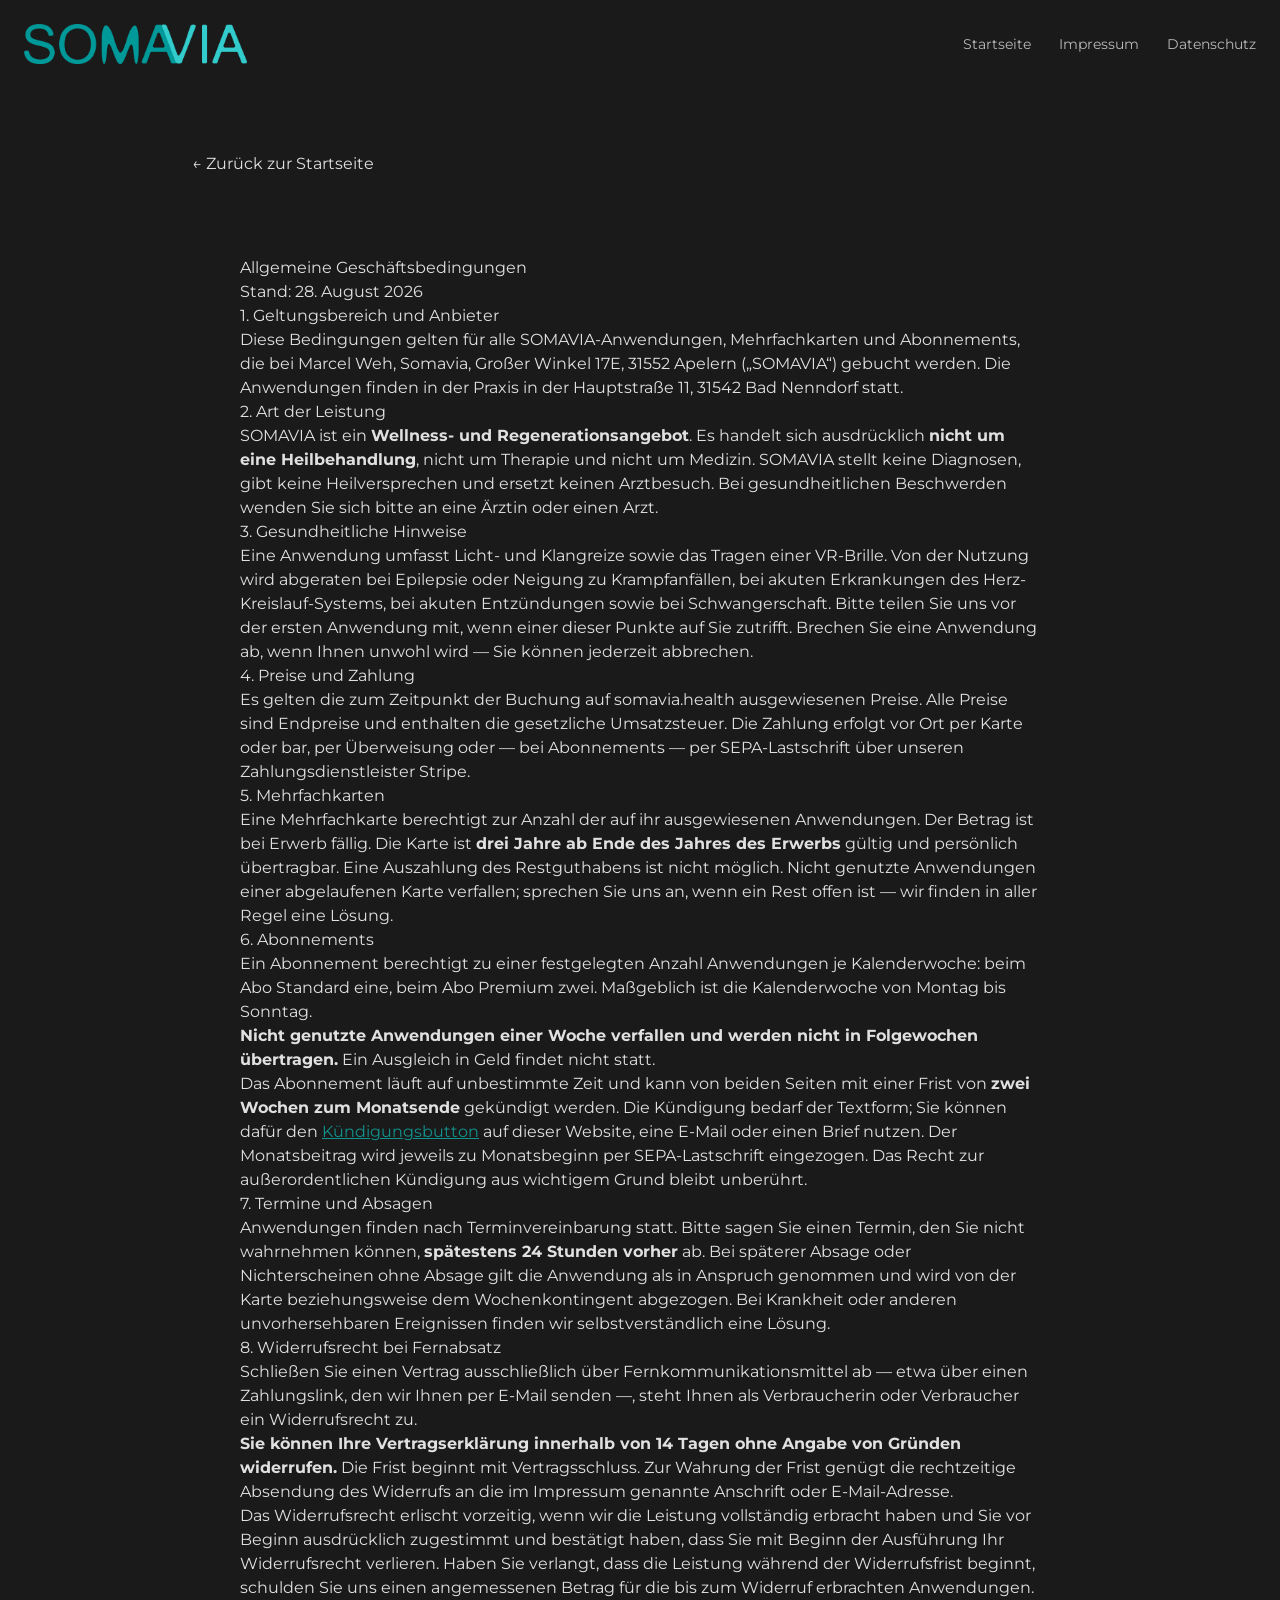
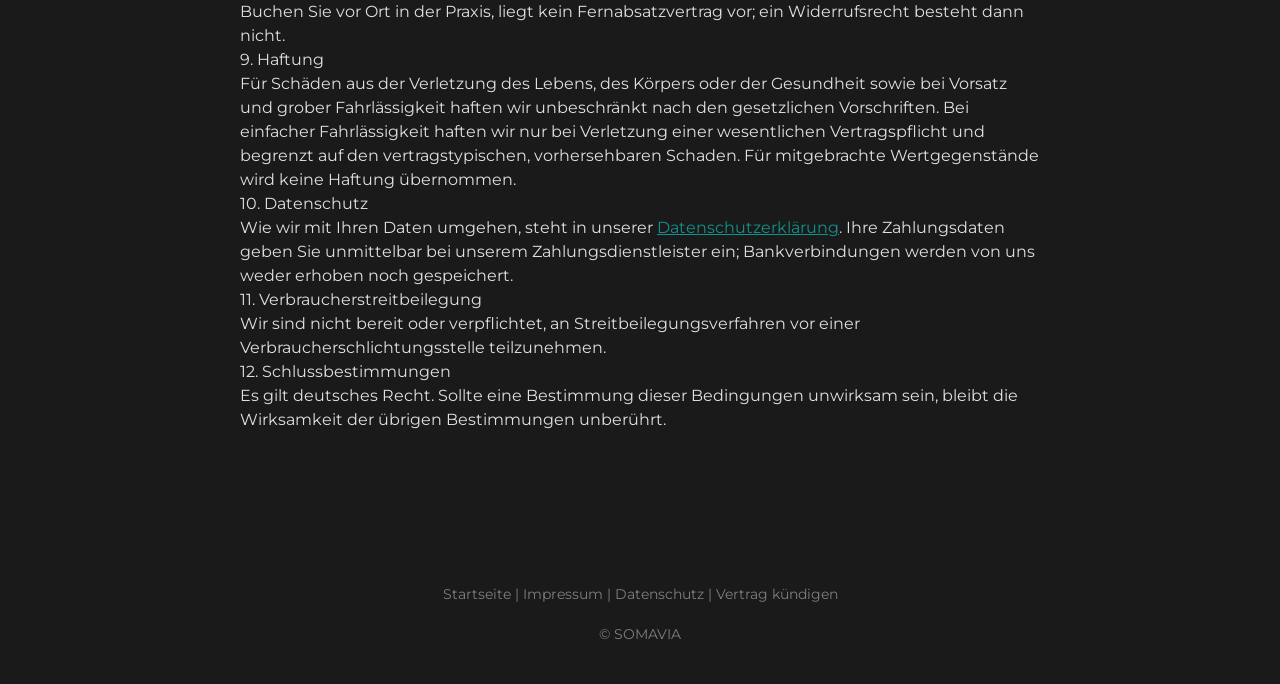
==== agb.html @ a9db4685 "AGB und Kündigungsbutton ergänzt Abos und Mehrfachkarten waren bisher nur in der Software geregelt: " ====
<!DOCTYPE html>
<html lang="de">
<head>
<meta charset="UTF-8">
<meta name="viewport" content="width=device-width, initial-scale=1.0">

<h1 style="display:none;">SOMAVIA ist ein multisensorisches Regenerationssystem, das Licht, Klang und gezielte Reizreduktion kombiniert.</h1>
<title>AGB | SOMAVIA</title>
<meta name="description" content="Allgemeine Geschäftsbedingungen für SOMAVIA-Anwendungen, Karten und Abonnements.">
<link rel="canonical" href="https://somavia.health/agb.html">
<link rel="icon" type="image/png" href="assets/SOMAVIA_Icon.png">
<link rel="apple-touch-icon" href="assets/apple-touch-icon.png">

<meta property="og:title" content="AGB | SOMAVIA">
<meta property="og:description" content="Allgemeine Geschäftsbedingungen von SOMAVIA">
<meta property="og:image" content="https://somavia.health/assets/og-cover.png">
<meta property="og:url" content="https://somavia.health/agb.html">
<meta property="og:type" content="website">

<link rel="stylesheet" href="assets/styles.css" />
<link href="https://fonts.googleapis.com/css2?family=Montserrat:wght@300;400;500;600;700&display=swap" rel="stylesheet">
</head>

<body>

<header class="p-6 flex justify-between items-center">
    <a href="index.html">
        <img fetchpriority="high" src="assets/SOMAVIA_logo_final.png" alt="SOMAVIA Logo" style="height:40px;">
    </a>
    <nav class="space-x-6 text-sm">
        <a href="index.html" class="opacity-80 hover:opacity-100">Startseite</a>
        <a href="impressum.html" class="opacity-80 hover:opacity-100">Impressum</a>
        <a href="datenschutz.html" class="opacity-80 hover:opacity-100">Datenschutz</a>
    </nav>
</header>

<main class="px-6 py-16">
    <div class="max-w-4xl mx-auto">
        <div class="mb-8">
            <a href="index.html" class="btn-outline">← Zurück zur Startseite</a>
        </div>

        <div class="glass p-8 md:p-12 legal-content">
            <h1>Allgemeine Geschäftsbedingungen</h1>

            <p>Stand: 28. August 2026</p>

            <h2>1. Geltungsbereich und Anbieter</h2>
            <p>
                Diese Bedingungen gelten für alle SOMAVIA-Anwendungen, Mehrfachkarten und
                Abonnements, die bei Marcel Weh, Somavia, Großer Winkel 17E, 31552 Apelern
                („SOMAVIA“) gebucht werden. Die Anwendungen finden in der Praxis in der
                Hauptstraße 11, 31542 Bad Nenndorf statt.
            </p>

            <h2>2. Art der Leistung</h2>
            <p>
                SOMAVIA ist ein <strong>Wellness- und Regenerationsangebot</strong>. Es handelt sich
                ausdrücklich <strong>nicht um eine Heilbehandlung</strong>, nicht um Therapie und nicht
                um Medizin. SOMAVIA stellt keine Diagnosen, gibt keine Heilversprechen und ersetzt
                keinen Arztbesuch. Bei gesundheitlichen Beschwerden wenden Sie sich bitte an eine
                Ärztin oder einen Arzt.
            </p>

            <h2>3. Gesundheitliche Hinweise</h2>
            <p>
                Eine Anwendung umfasst Licht- und Klangreize sowie das Tragen einer VR-Brille.
                Von der Nutzung wird abgeraten bei Epilepsie oder Neigung zu Krampfanfällen, bei
                akuten Erkrankungen des Herz-Kreislauf-Systems, bei akuten Entzündungen sowie
                bei Schwangerschaft. Bitte teilen Sie uns vor der ersten Anwendung mit, wenn einer
                dieser Punkte auf Sie zutrifft. Brechen Sie eine Anwendung ab, wenn Ihnen unwohl
                wird — Sie können jederzeit abbrechen.
            </p>

            <h2>4. Preise und Zahlung</h2>
            <p>
                Es gelten die zum Zeitpunkt der Buchung auf somavia.health ausgewiesenen Preise.
                Alle Preise sind Endpreise und enthalten die gesetzliche Umsatzsteuer.
                Die Zahlung erfolgt vor Ort per Karte oder bar, per Überweisung oder — bei
                Abonnements — per SEPA-Lastschrift über unseren Zahlungsdienstleister Stripe.
            </p>

            <h2>5. Mehrfachkarten</h2>
            <p>
                Eine Mehrfachkarte berechtigt zur Anzahl der auf ihr ausgewiesenen Anwendungen.
                Der Betrag ist bei Erwerb fällig. Die Karte ist <strong>drei Jahre ab Ende des
                Jahres des Erwerbs</strong> gültig und persönlich übertragbar. Eine Auszahlung des
                Restguthabens ist nicht möglich. Nicht genutzte Anwendungen einer abgelaufenen
                Karte verfallen; sprechen Sie uns an, wenn ein Rest offen ist — wir finden in
                aller Regel eine Lösung.
            </p>

            <h2>6. Abonnements</h2>
            <p>
                Ein Abonnement berechtigt zu einer festgelegten Anzahl Anwendungen je
                Kalenderwoche: beim Abo Standard eine, beim Abo Premium zwei.
                Maßgeblich ist die Kalenderwoche von Montag bis Sonntag.
            </p>
            <p>
                <strong>Nicht genutzte Anwendungen einer Woche verfallen und werden nicht in
                Folgewochen übertragen.</strong> Ein Ausgleich in Geld findet nicht statt.
            </p>
            <p>
                Das Abonnement läuft auf unbestimmte Zeit und kann von beiden Seiten mit einer
                Frist von <strong>zwei Wochen zum Monatsende</strong> gekündigt werden. Die Kündigung
                bedarf der Textform; Sie können dafür den
                <a href="kuendigung.html" class="accent-color underline">Kündigungsbutton</a>
                auf dieser Website, eine E-Mail oder einen Brief nutzen. Der Monatsbeitrag wird
                jeweils zu Monatsbeginn per SEPA-Lastschrift eingezogen. Das Recht zur außer&shy;ordentlichen
                Kündigung aus wichtigem Grund bleibt unberührt.
            </p>

            <h2>7. Termine und Absagen</h2>
            <p>
                Anwendungen finden nach Terminvereinbarung statt. Bitte sagen Sie einen Termin,
                den Sie nicht wahrnehmen können, <strong>spätestens 24 Stunden vorher</strong> ab.
                Bei späterer Absage oder Nichterscheinen ohne Absage gilt die Anwendung als in
                Anspruch genommen und wird von der Karte beziehungsweise dem Wochenkontingent
                abgezogen. Bei Krankheit oder anderen unvorhersehbaren Ereignissen finden wir
                selbstverständlich eine Lösung.
            </p>

            <h2>8. Widerrufsrecht bei Fernabsatz</h2>
            <p>
                Schließen Sie einen Vertrag ausschließlich über Fernkommunikationsmittel ab —
                etwa über einen Zahlungslink, den wir Ihnen per E-Mail senden —, steht Ihnen
                als Verbraucherin oder Verbraucher ein Widerrufsrecht zu.
            </p>
            <p>
                <strong>Sie können Ihre Vertragserklärung innerhalb von 14 Tagen ohne Angabe
                von Gründen widerrufen.</strong> Die Frist beginnt mit Vertragsschluss. Zur Wahrung
                der Frist genügt die rechtzeitige Absendung des Widerrufs an die im Impressum
                genannte Anschrift oder E-Mail-Adresse.
            </p>
            <p>
                Das Widerrufsrecht erlischt vorzeitig, wenn wir die Leistung vollständig erbracht
                haben und Sie vor Beginn ausdrücklich zugestimmt und bestätigt haben, dass Sie
                mit Beginn der Ausführung Ihr Widerrufsrecht verlieren. Haben Sie verlangt, dass
                die Leistung während der Widerrufsfrist beginnt, schulden Sie uns einen
                angemessenen Betrag für die bis zum Widerruf erbrachten Anwendungen.
            </p>
            <p>
                Buchen Sie vor Ort in der Praxis, liegt kein Fernabsatzvertrag vor; ein
                Widerrufsrecht besteht dann nicht.
            </p>

            <h2>9. Haftung</h2>
            <p>
                Für Schäden aus der Verletzung des Lebens, des Körpers oder der Gesundheit sowie
                bei Vorsatz und grober Fahrlässigkeit haften wir unbeschränkt nach den gesetzlichen
                Vorschriften. Bei einfacher Fahrlässigkeit haften wir nur bei Verletzung einer
                wesentlichen Vertragspflicht und begrenzt auf den vertragstypischen, vorhersehbaren
                Schaden. Für mitgebrachte Wertgegenstände wird keine Haftung übernommen.
            </p>

            <h2>10. Datenschutz</h2>
            <p>
                Wie wir mit Ihren Daten umgehen, steht in unserer
                <a href="datenschutz.html" class="accent-color underline">Datenschutzerklärung</a>.
                Ihre Zahlungsdaten geben Sie unmittelbar bei unserem Zahlungsdienstleister ein;
                Bankverbindungen werden von uns weder erhoben noch gespeichert.
            </p>

            <h2>11. Verbraucherstreitbeilegung</h2>
            <p>
                Wir sind nicht bereit oder verpflichtet, an Streitbeilegungsverfahren vor einer
                Verbraucherschlichtungsstelle teilzunehmen.
            </p>

            <h2>12. Schlussbestimmungen</h2>
            <p>
                Es gilt deutsches Recht. Sollte eine Bestimmung dieser Bedingungen unwirksam sein,
                bleibt die Wirksamkeit der übrigen Bestimmungen unberührt.
            </p>
        </div>
    </div>
</main>

<footer class="py-10 text-center text-sm opacity-50">
    <a href="index.html">Startseite</a> |
    <a href="impressum.html">Impressum</a> |
    <a href="datenschutz.html">Datenschutz</a> |
    <a href="kuendigung.html">Vertrag kündigen</a>
    <br><br>
    © SOMAVIA
</footer>

</body>
</html>
---- assets/styles.css ----
*,:after,:before{--tw-border-spacing-x:0;--tw-border-spacing-y:0;--tw-translate-x:0;--tw-translate-y:0;--tw-rotate:0;--tw-skew-x:0;--tw-skew-y:0;--tw-scale-x:1;--tw-scale-y:1;--tw-pan-x: ;--tw-pan-y: ;--tw-pinch-zoom: ;--tw-scroll-snap-strictness:proximity;--tw-gradient-from-position: ;--tw-gradient-via-position: ;--tw-gradient-to-position: ;--tw-ordinal: ;--tw-slashed-zero: ;--tw-numeric-figure: ;--tw-numeric-spacing: ;--tw-numeric-fraction: ;--tw-ring-inset: ;--tw-ring-offset-width:0px;--tw-ring-offset-color:#fff;--tw-ring-color:rgba(59,130,246,.5);--tw-ring-offset-shadow:0 0 #0000;--tw-ring-shadow:0 0 #0000;--tw-shadow:0 0 #0000;--tw-shadow-colored:0 0 #0000;--tw-blur: ;--tw-brightness: ;--tw-contrast: ;--tw-grayscale: ;--tw-hue-rotate: ;--tw-invert: ;--tw-saturate: ;--tw-sepia: ;--tw-drop-shadow: ;--tw-backdrop-blur: ;--tw-backdrop-brightness: ;--tw-backdrop-contrast: ;--tw-backdrop-grayscale: ;--tw-backdrop-hue-rotate: ;--tw-backdrop-invert: ;--tw-backdrop-opacity: ;--tw-backdrop-saturate: ;--tw-backdrop-sepia: ;--tw-contain-size: ;--tw-contain-layout: ;--tw-contain-paint: ;--tw-contain-style: }::backdrop{--tw-border-spacing-x:0;--tw-border-spacing-y:0;--tw-translate-x:0;--tw-translate-y:0;--tw-rotate:0;--tw-skew-x:0;--tw-skew-y:0;--tw-scale-x:1;--tw-scale-y:1;--tw-pan-x: ;--tw-pan-y: ;--tw-pinch-zoom: ;--tw-scroll-snap-strictness:proximity;--tw-gradient-from-position: ;--tw-gradient-via-position: ;--tw-gradient-to-position: ;--tw-ordinal: ;--tw-slashed-zero: ;--tw-numeric-figure: ;--tw-numeric-spacing: ;--tw-numeric-fraction: ;--tw-ring-inset: ;--tw-ring-offset-width:0px;--tw-ring-offset-color:#fff;--tw-ring-color:rgba(59,130,246,.5);--tw-ring-offset-shadow:0 0 #0000;--tw-ring-shadow:0 0 #0000;--tw-shadow:0 0 #0000;--tw-shadow-colored:0 0 #0000;--tw-blur: ;--tw-brightness: ;--tw-contrast: ;--tw-grayscale: ;--tw-hue-rotate: ;--tw-invert: ;--tw-saturate: ;--tw-sepia: ;--tw-drop-shadow: ;--tw-backdrop-blur: ;--tw-backdrop-brightness: ;--tw-backdrop-contrast: ;--tw-backdrop-grayscale: ;--tw-backdrop-hue-rotate: ;--tw-backdrop-invert: ;--tw-backdrop-opacity: ;--tw-backdrop-saturate: ;--tw-backdrop-sepia: ;--tw-contain-size: ;--tw-contain-layout: ;--tw-contain-paint: ;--tw-contain-style: }/*! tailwindcss v3.4.17 | MIT License | https://tailwindcss.com*/*,:after,:before{border:0 solid #e5e7eb;box-sizing:border-box}:after,:before{--tw-content:""}:host,html{line-height:1.5;-webkit-text-size-adjust:100%;font-family:ui-sans-serif,system-ui,sans-serif,Apple Color Emoji,Segoe UI Emoji,Segoe UI Symbol,Noto Color Emoji;font-feature-settings:normal;font-variation-settings:normal;-moz-tab-size:4;-o-tab-size:4;tab-size:4;-webkit-tap-highlight-color:transparent}body{line-height:inherit;margin:0}hr{border-top-width:1px;color:inherit;height:0}abbr:where([title]){-webkit-text-decoration:underline dotted;text-decoration:underline dotted}h1,h2,h3,h4,h5,h6{font-size:inherit;font-weight:inherit}a{color:inherit;text-decoration:inherit}b,strong{font-weight:bolder}code,kbd,pre,samp{font-family:ui-monospace,SFMono-Regular,Menlo,Monaco,Consolas,Liberation Mono,Courier New,monospace;font-feature-settings:normal;font-size:1em;font-variation-settings:normal}small{font-size:80%}sub,sup{font-size:75%;line-height:0;position:relative;vertical-align:baseline}sub{bottom:-.25em}sup{top:-.5em}table{border-collapse:collapse;border-color:inherit;text-indent:0}button,input,optgroup,select,textarea{color:inherit;font-family:inherit;font-feature-settings:inherit;font-size:100%;font-variation-settings:inherit;font-weight:inherit;letter-spacing:inherit;line-height:inherit;margin:0;padding:0}button,select{text-transform:none}button,input:where([type=button]),input:where([type=reset]),input:where([type=submit]){-webkit-appearance:button;background-color:transparent;background-image:none}:-moz-focusring{outline:auto}:-moz-ui-invalid{box-shadow:none}progress{vertical-align:baseline}::-webkit-inner-spin-button,::-webkit-outer-spin-button{height:auto}[type=search]{-webkit-appearance:textfield;outline-offset:-2px}::-webkit-search-decoration{-webkit-appearance:none}::-webkit-file-upload-button{-webkit-appearance:button;font:inherit}summary{display:list-item}blockquote,dd,dl,figure,h1,h2,h3,h4,h5,h6,hr,p,pre{margin:0}fieldset{margin:0}fieldset,legend{padding:0}menu,ol,ul{list-style:none;margin:0;padding:0}dialog{padding:0}textarea{resize:vertical}input::-moz-placeholder,textarea::-moz-placeholder{color:#9ca3af;opacity:1}input::placeholder,textarea::placeholder{color:#9ca3af;opacity:1}[role=button],button{cursor:pointer}:disabled{cursor:default}audio,canvas,embed,iframe,img,object,svg,video{display:block;vertical-align:middle}img,video{height:auto;max-width:100%}[hidden]:where(:not([hidden=until-found])){display:none}.container{width:100%}@media (min-width:640px){.container{max-width:640px}}@media (min-width:768px){.container{max-width:768px}}@media (min-width:1024px){.container{max-width:1024px}}@media (min-width:1280px){.container{max-width:1280px}}@media (min-width:1536px){.container{max-width:1536px}}.fixed{position:fixed}.absolute{position:absolute}.relative{position:relative}.inset-0{inset:0}.top-0{top:0}.z-0{z-index:0}.z-10{z-index:10}.z-50{z-index:50}.mx-auto{margin-left:auto;margin-right:auto}.-mr-2{margin-right:-.5rem}.mb-1{margin-bottom:.25rem}.mb-10{margin-bottom:2.5rem}.mb-12{margin-bottom:3rem}.mb-14{margin-bottom:3.5rem}.mb-16{margin-bottom:4rem}.mb-2{margin-bottom:.5rem}.mb-3{margin-bottom:.75rem}.mb-4{margin-bottom:1rem}.mb-5{margin-bottom:1.25rem}.mb-6{margin-bottom:1.5rem}.mb-8{margin-bottom:2rem}.mt-1{margin-top:.25rem}.mt-10{margin-top:2.5rem}.mt-3{margin-top:.75rem}.mt-5{margin-top:1.25rem}.mt-6{margin-top:1.5rem}.mt-8{margin-top:2rem}.mt-auto{margin-top:auto}.block{display:block}.inline-block{display:inline-block}.flex{display:flex}.grid{display:grid}.hidden{display:none}.h-10{height:2.5rem}.h-20{height:5rem}.h-5{height:1.25rem}.h-64{height:16rem}.h-7{height:1.75rem}.h-8{height:2rem}.h-full{height:100%}.min-h-\[70vh\]{min-height:70vh}.min-h-\[72vh\]{min-height:72vh}.min-h-\[80vh\]{min-height:80vh}.min-h-screen{min-height:100vh}.w-10{width:2.5rem}.w-20{width:5rem}.w-5{width:1.25rem}.w-7{width:1.75rem}.w-full{width:100%}.min-w-\[220px\]{min-width:220px}.max-w-2xl{max-width:42rem}.max-w-3xl{max-width:48rem}.max-w-4xl{max-width:56rem}.max-w-5xl{max-width:64rem}.max-w-6xl{max-width:72rem}.max-w-md{max-width:28rem}.max-w-xl{max-width:36rem}.shrink-0{flex-shrink:0}.flex-grow{flex-grow:1}.flex-col{flex-direction:column}.flex-wrap{flex-wrap:wrap}.items-start{align-items:flex-start}.items-end{align-items:flex-end}.items-center{align-items:center}.items-stretch{align-items:stretch}.justify-center{justify-content:center}.justify-between{justify-content:space-between}.gap-10{gap:2.5rem}.gap-16{gap:4rem}.gap-3{gap:.75rem}.gap-4{gap:1rem}.gap-6{gap:1.5rem}.gap-8{gap:2rem}.gap-x-3{-moz-column-gap:.75rem;column-gap:.75rem}.gap-y-1{row-gap:.25rem}.space-x-6>:not([hidden])~:not([hidden]){--tw-space-x-reverse:0;margin-left:calc(1.5rem*(1 - var(--tw-space-x-reverse)));margin-right:calc(1.5rem*var(--tw-space-x-reverse))}.space-x-8>:not([hidden])~:not([hidden]){--tw-space-x-reverse:0;margin-left:calc(2rem*(1 - var(--tw-space-x-reverse)));margin-right:calc(2rem*var(--tw-space-x-reverse))}.space-y-2>:not([hidden])~:not([hidden]){--tw-space-y-reverse:0;margin-bottom:calc(.5rem*var(--tw-space-y-reverse));margin-top:calc(.5rem*(1 - var(--tw-space-y-reverse)))}.space-y-6>:not([hidden])~:not([hidden]){--tw-space-y-reverse:0;margin-bottom:calc(1.5rem*var(--tw-space-y-reverse));margin-top:calc(1.5rem*(1 - var(--tw-space-y-reverse)))}.self-start{align-self:flex-start}.overflow-hidden{overflow:hidden}.hyphens-auto{-webkit-hyphens:auto;hyphens:auto}.whitespace-nowrap{white-space:nowrap}.break-words{overflow-wrap:break-word}.rounded-2xl{border-radius:1rem}.rounded-full{border-radius:9999px}.rounded-sm{border-radius:.125rem}.border{border-width:1px}.border-y{border-top-width:1px}.border-b,.border-y{border-bottom-width:1px}.border-t{border-top-width:1px}.border-none{border-style:none}.border-\[\#11928c\]\/20{border-color:rgba(17,146,140,.2)}.border-\[\#11928c\]\/25{border-color:rgba(17,146,140,.25)}.border-\[\#11928c\]\/30{border-color:rgba(17,146,140,.3)}.border-\[\#11928c\]\/50{border-color:rgba(17,146,140,.5)}.border-white\/20{border-color:hsla(0,0%,100%,.2)}.border-white\/5{border-color:hsla(0,0%,100%,.05)}.bg-\[\#11928c\]\/10{background-color:rgba(17,146,140,.1)}.bg-\[\#121212\]{--tw-bg-opacity:1;background-color:rgb(18 18 18/var(--tw-bg-opacity,1))}.bg-\[\#1a1a1a\]{--tw-bg-opacity:1;background-color:rgb(26 26 26/var(--tw-bg-opacity,1))}.object-cover{-o-object-fit:cover;object-fit:cover}.p-10{padding:2.5rem}.p-12{padding:3rem}.p-2{padding:.5rem}.p-5{padding:1.25rem}.p-6{padding:1.5rem}.p-7{padding:1.75rem}.p-8{padding:2rem}.px-10{padding-left:2.5rem;padding-right:2.5rem}.px-4{padding-left:1rem;padding-right:1rem}.px-6{padding-left:1.5rem;padding-right:1.5rem}.px-8{padding-left:2rem;padding-right:2rem}.py-10{padding-bottom:2.5rem;padding-top:2.5rem}.py-12{padding-bottom:3rem;padding-top:3rem}.py-16{padding-bottom:4rem;padding-top:4rem}.py-2{padding-bottom:.5rem;padding-top:.5rem}.py-20{padding-bottom:5rem;padding-top:5rem}.py-24{padding-bottom:6rem;padding-top:6rem}.py-3{padding-bottom:.75rem;padding-top:.75rem}.py-4{padding-bottom:1rem;padding-top:1rem}.py-5{padding-bottom:1.25rem;padding-top:1.25rem}.pt-20{padding-top:5rem}.text-left{text-align:left}.text-center{text-align:center}.text-2xl{font-size:1.5rem;line-height:2rem}.text-3xl{font-size:1.875rem;line-height:2.25rem}.text-4xl{font-size:2.25rem;line-height:2.5rem}.text-5xl{font-size:3rem;line-height:1}.text-\[10px\]{font-size:10px}.text-base{font-size:1rem;line-height:1.5rem}.text-lg{font-size:1.125rem;line-height:1.75rem}.text-sm{font-size:.875rem;line-height:1.25rem}.text-xl{font-size:1.25rem;line-height:1.75rem}.text-xs{font-size:.75rem;line-height:1rem}.font-bold{font-weight:700}.font-light{font-weight:300}.font-medium{font-weight:500}.font-semibold{font-weight:600}.uppercase{text-transform:uppercase}.italic{font-style:italic}.leading-relaxed{line-height:1.625}.leading-tight{line-height:1.25}.tracking-tight{letter-spacing:-.025em}.tracking-tighter{letter-spacing:-.05em}.tracking-widest{letter-spacing:.1em}.text-\[\#11928c\]{--tw-text-opacity:1;color:rgb(17 146 140/var(--tw-text-opacity,1))}.text-\[\#e0e0e0\]{--tw-text-opacity:1;color:rgb(224 224 224/var(--tw-text-opacity,1))}.text-black{--tw-text-opacity:1;color:rgb(0 0 0/var(--tw-text-opacity,1))}.text-white{--tw-text-opacity:1;color:rgb(255 255 255/var(--tw-text-opacity,1))}.underline{text-decoration-line:underline}.opacity-30{opacity:.3}.opacity-40{opacity:.4}.opacity-45{opacity:.45}.opacity-50{opacity:.5}.opacity-60{opacity:.6}.opacity-65{opacity:.65}.opacity-70{opacity:.7}.opacity-75{opacity:.75}.opacity-80{opacity:.8}.opacity-85{opacity:.85}.opacity-90{opacity:.9}.backdrop-blur-md{--tw-backdrop-blur:blur(12px);-webkit-backdrop-filter:var(--tw-backdrop-blur) var(--tw-backdrop-brightness) var(--tw-backdrop-contrast) var(--tw-backdrop-grayscale) var(--tw-backdrop-hue-rotate) var(--tw-backdrop-invert) var(--tw-backdrop-opacity) var(--tw-backdrop-saturate) var(--tw-backdrop-sepia);backdrop-filter:var(--tw-backdrop-blur) var(--tw-backdrop-brightness) var(--tw-backdrop-contrast) var(--tw-backdrop-grayscale) var(--tw-backdrop-hue-rotate) var(--tw-backdrop-invert) var(--tw-backdrop-opacity) var(--tw-backdrop-saturate) var(--tw-backdrop-sepia)}.transition{transition-duration:.15s;transition-property:color,background-color,border-color,text-decoration-color,fill,stroke,opacity,box-shadow,transform,filter,-webkit-backdrop-filter;transition-property:color,background-color,border-color,text-decoration-color,fill,stroke,opacity,box-shadow,transform,filter,backdrop-filter;transition-property:color,background-color,border-color,text-decoration-color,fill,stroke,opacity,box-shadow,transform,filter,backdrop-filter,-webkit-backdrop-filter;transition-timing-function:cubic-bezier(.4,0,.2,1)}.transition-all{transition-duration:.15s;transition-property:all;transition-timing-function:cubic-bezier(.4,0,.2,1)}.transition-colors{transition-duration:.15s;transition-property:color,background-color,border-color,text-decoration-color,fill,stroke;transition-timing-function:cubic-bezier(.4,0,.2,1)}.transition-transform{transition-duration:.15s;transition-property:transform;transition-timing-function:cubic-bezier(.4,0,.2,1)}.duration-700{transition-duration:.7s}:root{--accent:#11928c;--accent-hover:#0d7b75;--bg-main:#1a1a1a;--bg-dark:#121212;--text-main:#e0e0e0}html{scroll-behavior:smooth}body{background-color:var(--bg-main);color:var(--text-main);font-family:Montserrat,sans-serif}.hidden{display:none}.header-logo{filter:drop-shadow(0 0 8px rgba(17,146,140,.25));height:45px;width:auto}.accent-color{color:var(--accent)}.accent-bg{background-color:var(--accent)}.bg-dark{background-color:var(--bg-dark)}.nav-link{opacity:.85;transition:color .3s ease,opacity .3s ease}.nav-link:hover{color:var(--accent);opacity:1}.cta-button{box-shadow:0 4px 15px rgba(17,146,140,.25);transition:all .3s ease}.cta-button:hover{background-color:var(--accent-hover);box-shadow:0 8px 25px rgba(17,146,140,.45);transform:translateY(-2px)}.glass-card{-webkit-backdrop-filter:blur(12px);backdrop-filter:blur(12px);background:rgba(44,44,44,.55);border:1px solid hsla(0,0%,100%,.06);border-radius:18px}.section-title:after{background:var(--accent);border-radius:999px;content:"";display:block;height:3px;margin:1.25rem auto 0;width:64px}.science-link{color:var(--accent);display:inline-block;font-size:.68rem;letter-spacing:.12em;margin-top:.65rem;opacity:.7;text-decoration:underline;text-transform:uppercase}.science-link:hover{opacity:1}.fade-in{animation:fadeIn 1.1s ease-out forwards}@keyframes fadeIn{0%{opacity:0;transform:translateY(22px)}to{opacity:1;transform:translateY(0)}}.hero-overlay{background:linear-gradient(180deg,hsla(0,0%,7%,.82),hsla(0,0%,7%,.18),hsla(0,0%,7%,.92)),radial-gradient(circle at center,rgba(17,146,140,.1),transparent 45%)}.soft-border{border:1px solid rgba(17,146,140,.15)}.mini-kicker{color:var(--accent);font-size:.72rem;letter-spacing:.25em;opacity:.9;text-transform:uppercase}.pill{align-items:center;background:hsla(0,0%,100%,.04);border:1px solid hsla(0,0%,100%,.08);border-radius:999px;color:hsla(0,0%,88%,.88);display:inline-flex;font-size:.78rem;gap:.5rem;padding:.6rem 1rem}.input-field,.select-field,.textarea-field{background:hsla(0,0%,100%,.04);border:1px solid hsla(0,0%,100%,.1);border-radius:14px;color:var(--text-main);outline:none;padding:1rem;transition:border-color .25s ease,box-shadow .25s ease,background .25s ease;width:100%}.input-field::-moz-placeholder,.textarea-field::-moz-placeholder{color:hsla(0,0%,88%,.38)}.input-field::placeholder,.textarea-field::placeholder{color:hsla(0,0%,88%,.38)}.input-field:focus,.select-field:focus,.textarea-field:focus{background:hsla(0,0%,100%,.06);border-color:rgba(17,146,140,.7);box-shadow:0 0 0 4px rgba(17,146,140,.08)}.form-label{font-size:.68rem;font-weight:700;letter-spacing:.14em;opacity:.58;text-transform:uppercase}.note-box{background:rgba(17,146,140,.08);border:1px solid rgba(17,146,140,.18);border-radius:16px}.quote-card{overflow:hidden;position:relative}.quote-card:before{background:radial-gradient(circle at top right,rgba(17,146,140,.12),transparent 35%);content:"";inset:0;pointer-events:none;position:absolute}.status-box{border-radius:16px;font-size:.95rem;line-height:1.6;padding:1rem 1.25rem}.success-box{background:rgba(16,185,129,.12);border:1px solid rgba(52,211,153,.25);color:#bbf7d0}.error-box{background:rgba(239,68,68,.12);border:1px solid hsla(0,91%,71%,.25);color:#fecaca}.field-error{color:#fca5a5;display:block;font-size:.75rem;min-height:1rem}.subpage-card{transition:transform .3s ease,border-color .3s ease,box-shadow .3s ease}.subpage-card:hover{border-color:rgba(17,146,140,.35);box-shadow:0 10px 30px rgba(17,146,140,.12);transform:translateY(-4px)}input[type=checkbox]{accent-color:var(--accent)}.detail-row{align-items:flex-start;border-bottom:1px solid hsla(0,0%,100%,.06);display:flex;gap:1rem;padding:1.1rem 0}.detail-row:last-child{border-bottom:none}.detail-icon{align-items:center;background:rgba(17,146,140,.1);border:1px solid rgba(17,146,140,.2);border-radius:12px;display:flex;flex-shrink:0;height:44px;justify-content:center;width:44px}.detail-label{font-size:.68rem;font-weight:700;letter-spacing:.14em;opacity:.55;text-transform:uppercase}.content-block h2{font-size:1.9rem;font-weight:700;margin-bottom:1.2rem}.content-block p{line-height:1.9;margin-bottom:1rem;opacity:.78}.content-block ul{line-height:1.8;list-style:disc;opacity:.82;padding-left:1.2rem}.hover\:border-\[\#11928c\]:hover{--tw-border-opacity:1;border-color:rgb(17 146 140/var(--tw-border-opacity,1))}.hover\:border-\[\#11928c\]\/30:hover{border-color:rgba(17,146,140,.3)}.hover\:bg-\[\#11928c\]:hover{--tw-bg-opacity:1;background-color:rgb(17 146 140/var(--tw-bg-opacity,1))}.hover\:bg-\[\#11928c\]\/15:hover{background-color:rgba(17,146,140,.15)}.hover\:bg-white\/5:hover{background-color:hsla(0,0%,100%,.05)}.hover\:text-\[\#11928c\]:hover{--tw-text-opacity:1;color:rgb(17 146 140/var(--tw-text-opacity,1))}.hover\:text-black:hover{--tw-text-opacity:1;color:rgb(0 0 0/var(--tw-text-opacity,1))}.hover\:text-white:hover{--tw-text-opacity:1;color:rgb(255 255 255/var(--tw-text-opacity,1))}.hover\:opacity-100:hover{opacity:1}.hover\:opacity-80:hover{opacity:.8}.group:hover .group-hover\:scale-110{--tw-scale-x:1.1;--tw-scale-y:1.1;transform:translate(var(--tw-translate-x),var(--tw-translate-y)) rotate(var(--tw-rotate)) skewX(var(--tw-skew-x)) skewY(var(--tw-skew-y)) scaleX(var(--tw-scale-x)) scaleY(var(--tw-scale-y))}@media (min-width:640px){.sm\:grid-cols-2{grid-template-columns:repeat(2,minmax(0,1fr))}.sm\:flex-row{flex-direction:row}}@media (min-width:768px){.md\:col-span-2{grid-column:span 2/span 2}.md\:block{display:block}.md\:grid-cols-2{grid-template-columns:repeat(2,minmax(0,1fr))}.md\:grid-cols-3{grid-template-columns:repeat(3,minmax(0,1fr))}.md\:flex-row{flex-direction:row}.md\:items-start{align-items:flex-start}.md\:justify-between{justify-content:space-between}.md\:p-10{padding:2.5rem}.md\:p-12{padding:3rem}.md\:p-16{padding:4rem}.md\:text-left{text-align:left}.md\:text-2xl{font-size:1.5rem;line-height:2rem}.md\:text-3xl{font-size:1.875rem;line-height:2.25rem}.md\:text-4xl{font-size:2.25rem;line-height:2.5rem}.md\:text-5xl{font-size:3rem;line-height:1}.md\:text-6xl{font-size:3.75rem;line-height:1}.md\:text-7xl{font-size:4.5rem;line-height:1}}@media (min-width:1024px){.lg\:flex{display:flex}.lg\:hidden{display:none}.lg\:grid-cols-2{grid-template-columns:repeat(2,minmax(0,1fr))}.lg\:grid-cols-3{grid-template-columns:repeat(3,minmax(0,1fr))}.lg\:grid-cols-4{grid-template-columns:repeat(4,minmax(0,1fr))}.lg\:text-left{text-align:left}}
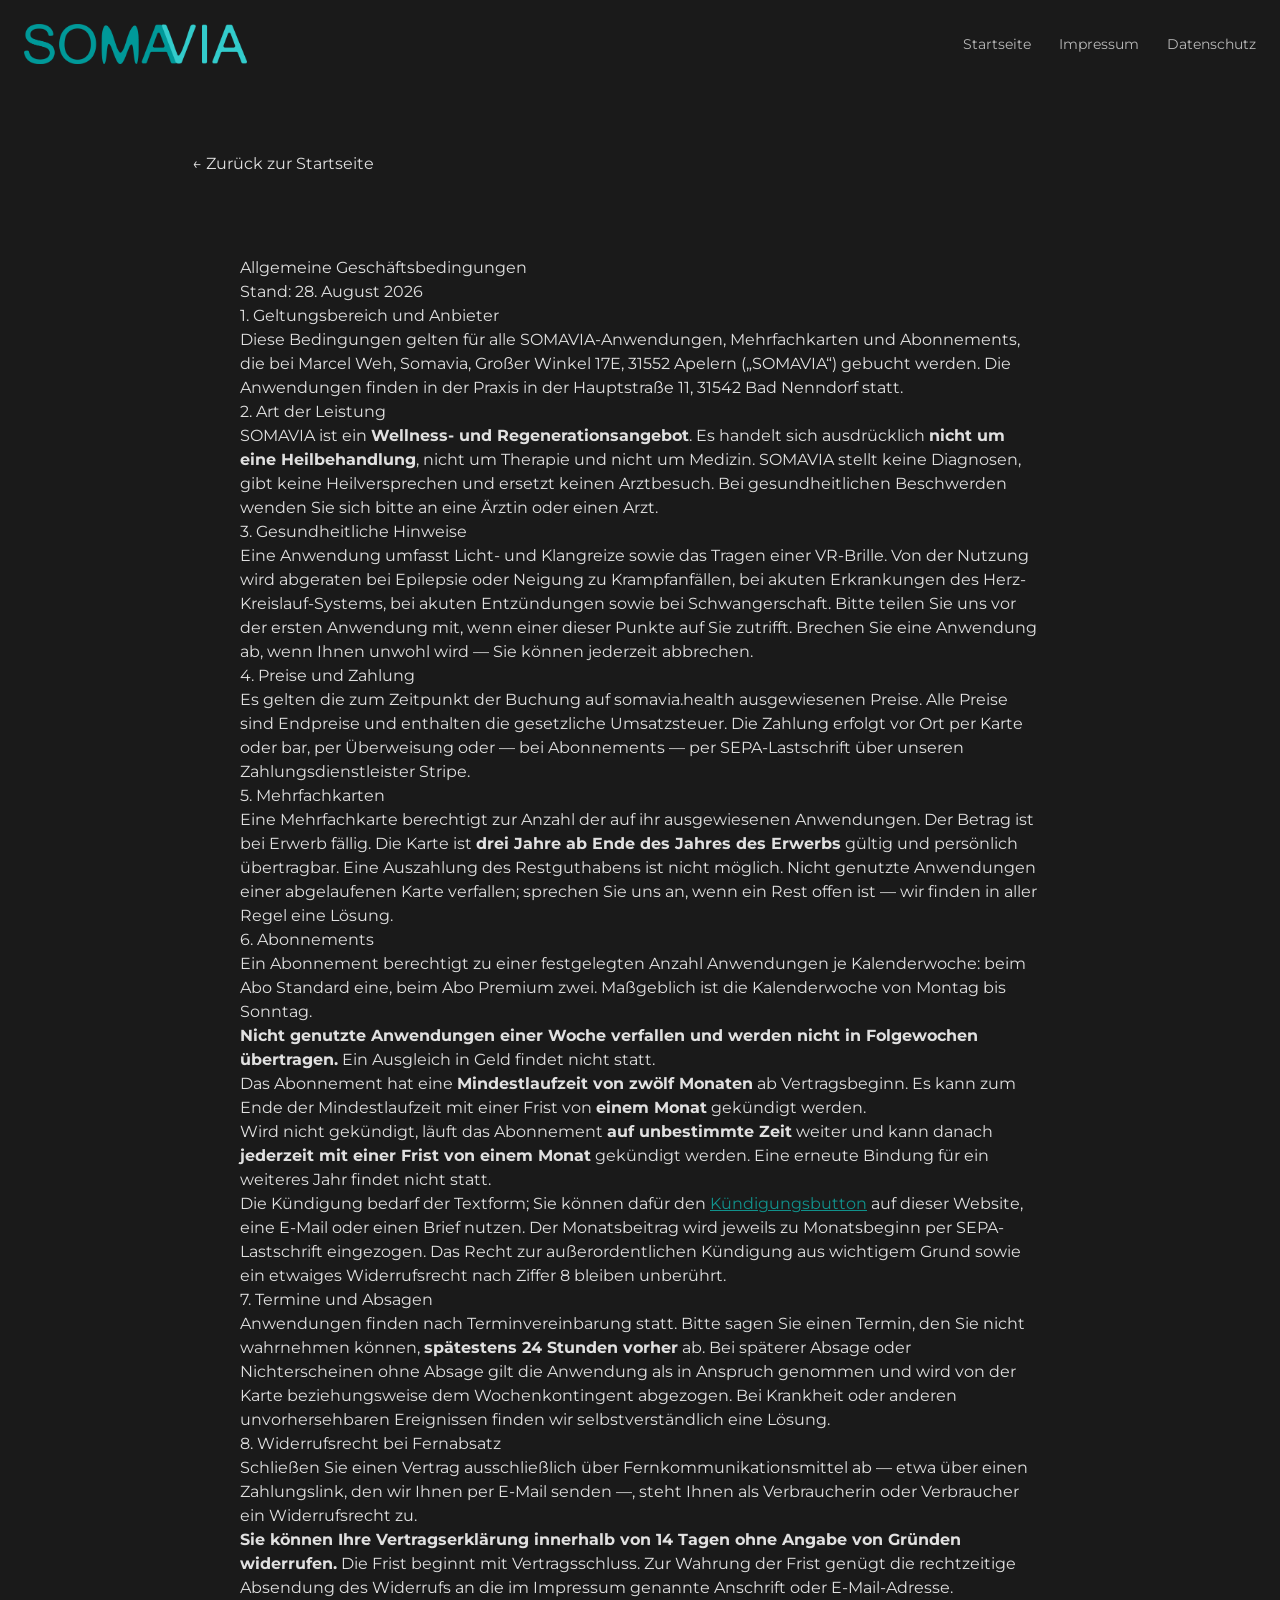
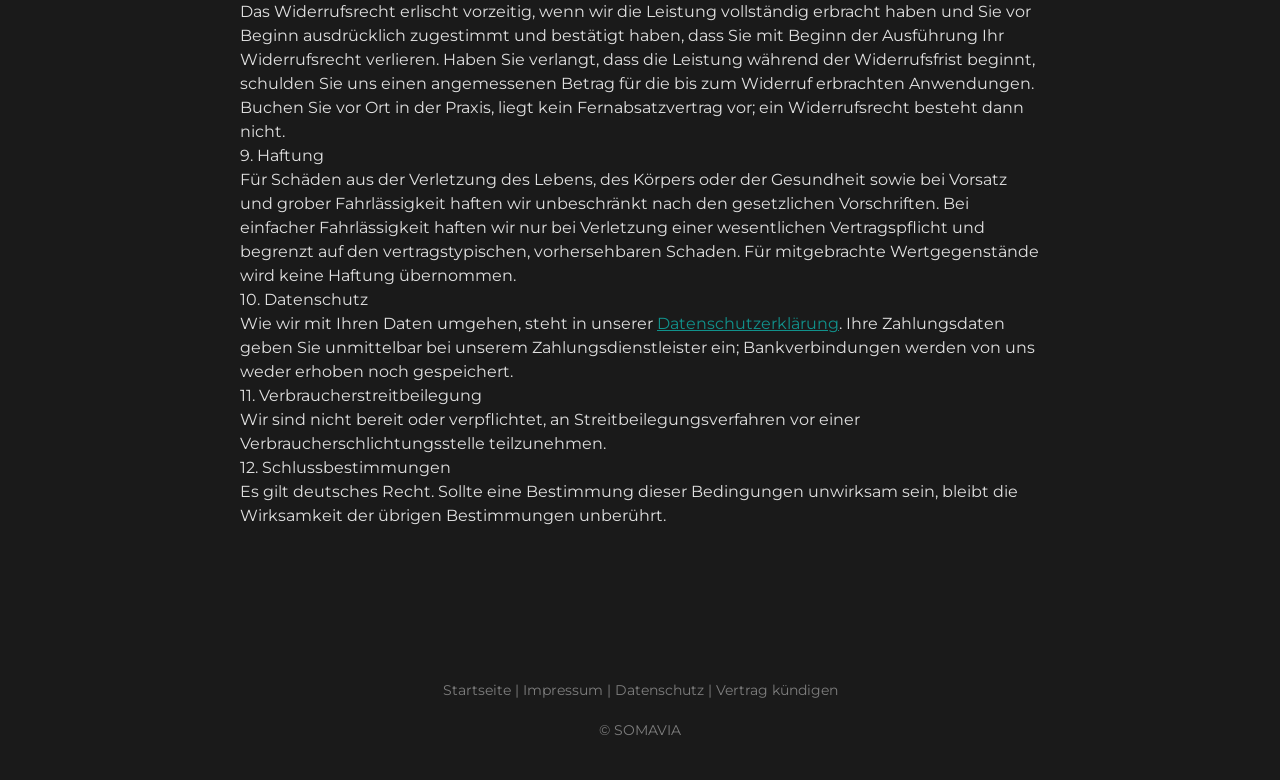
==== commit 793cf0ec: "Abo: zwölf Monate Mindestlaufzeit, danach monatlich kündbar Bisher stand in den AGB eine unbefristet" ====
--- a/agb.html
+++ b/agb.html
@@ -101,13 +101,22 @@
                 Folgewochen übertragen.</strong> Ein Ausgleich in Geld findet nicht statt.
             </p>
             <p>
-                Das Abonnement läuft auf unbestimmte Zeit und kann von beiden Seiten mit einer
-                Frist von <strong>zwei Wochen zum Monatsende</strong> gekündigt werden. Die Kündigung
-                bedarf der Textform; Sie können dafür den
+                Das Abonnement hat eine <strong>Mindestlaufzeit von zwölf Monaten</strong> ab
+                Vertragsbeginn. Es kann zum Ende der Mindestlaufzeit mit einer Frist von
+                <strong>einem Monat</strong> gekündigt werden.
+            </p>
+            <p>
+                Wird nicht gekündigt, läuft das Abonnement <strong>auf unbestimmte Zeit</strong>
+                weiter und kann danach <strong>jederzeit mit einer Frist von einem Monat</strong>
+                gekündigt werden. Eine erneute Bindung für ein weiteres Jahr findet nicht statt.
+            </p>
+            <p>
+                Die Kündigung bedarf der Textform; Sie können dafür den
                 <a href="kuendigung.html" class="accent-color underline">Kündigungsbutton</a>
                 auf dieser Website, eine E-Mail oder einen Brief nutzen. Der Monatsbeitrag wird
                 jeweils zu Monatsbeginn per SEPA-Lastschrift eingezogen. Das Recht zur außer&shy;ordentlichen
-                Kündigung aus wichtigem Grund bleibt unberührt.
+                Kündigung aus wichtigem Grund sowie ein etwaiges Widerrufsrecht nach Ziffer 8
+                bleiben unberührt.
             </p>
 
             <h2>7. Termine und Absagen</h2>
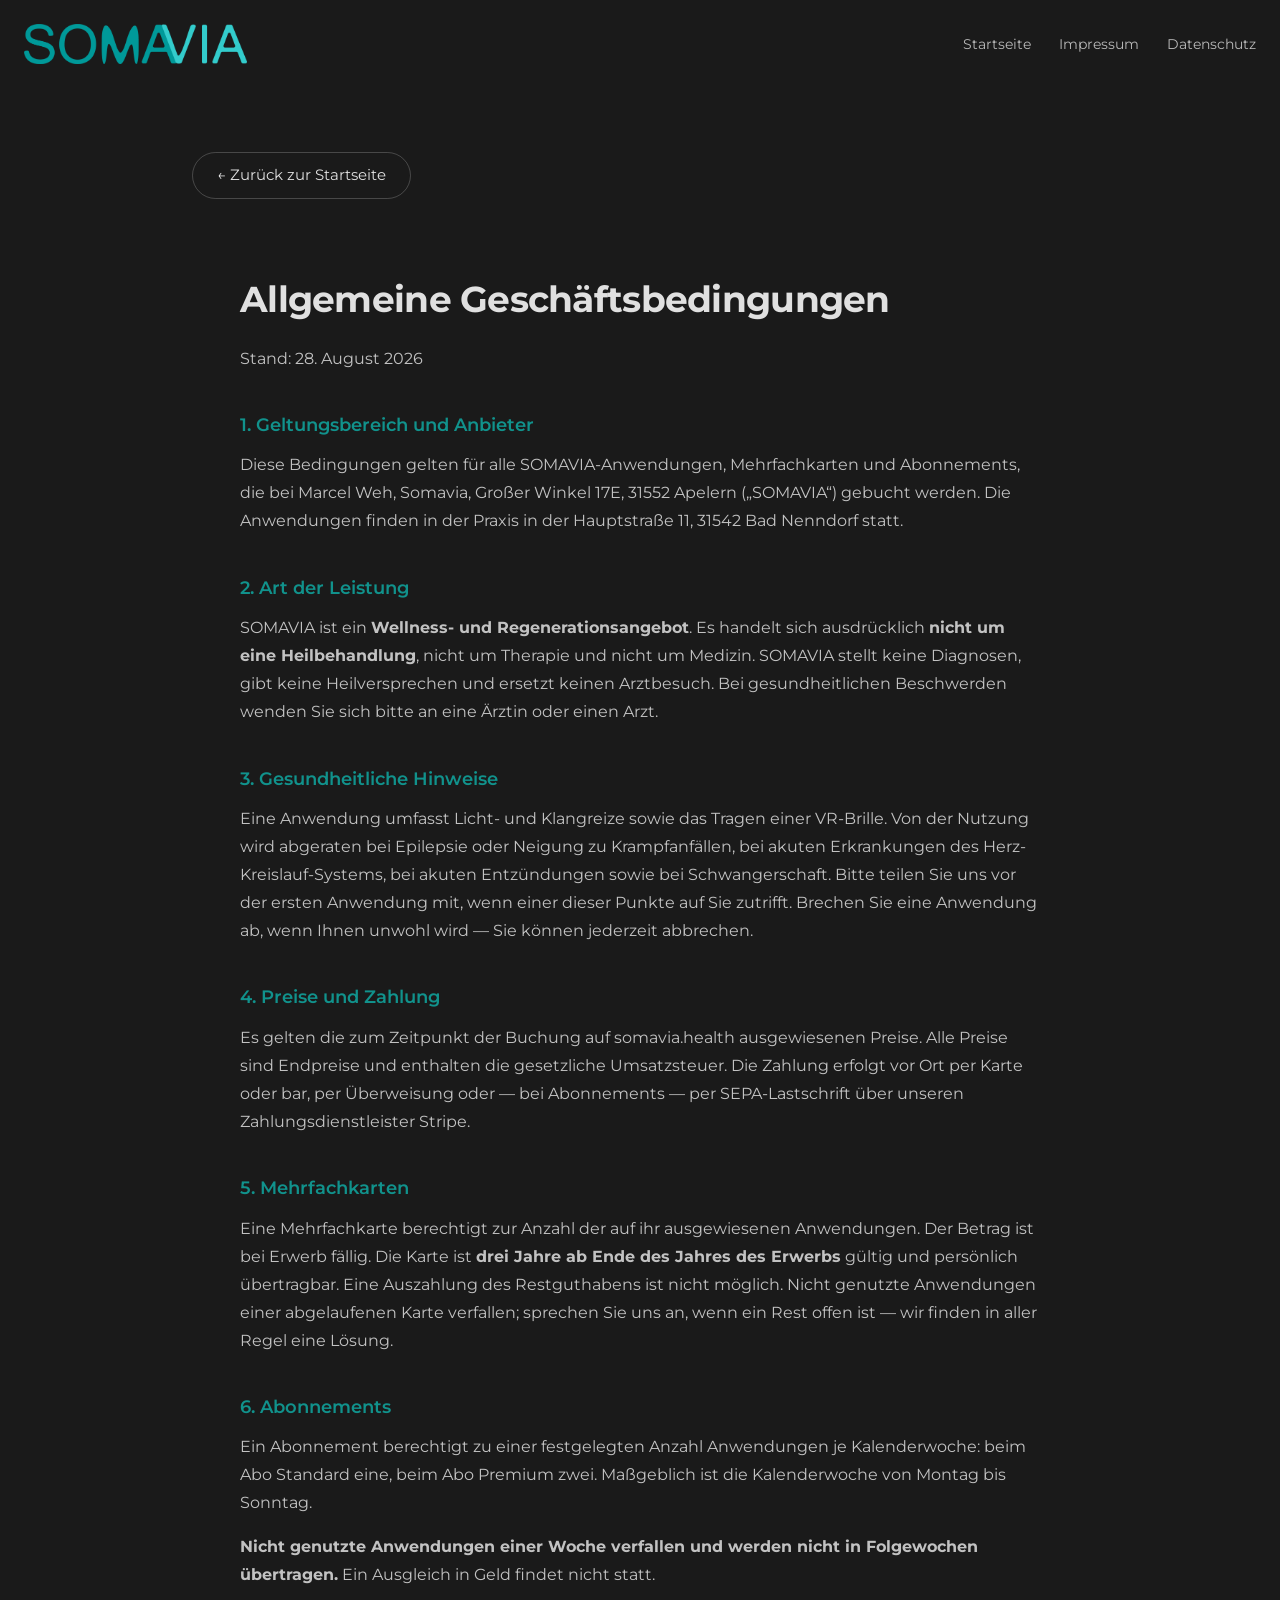
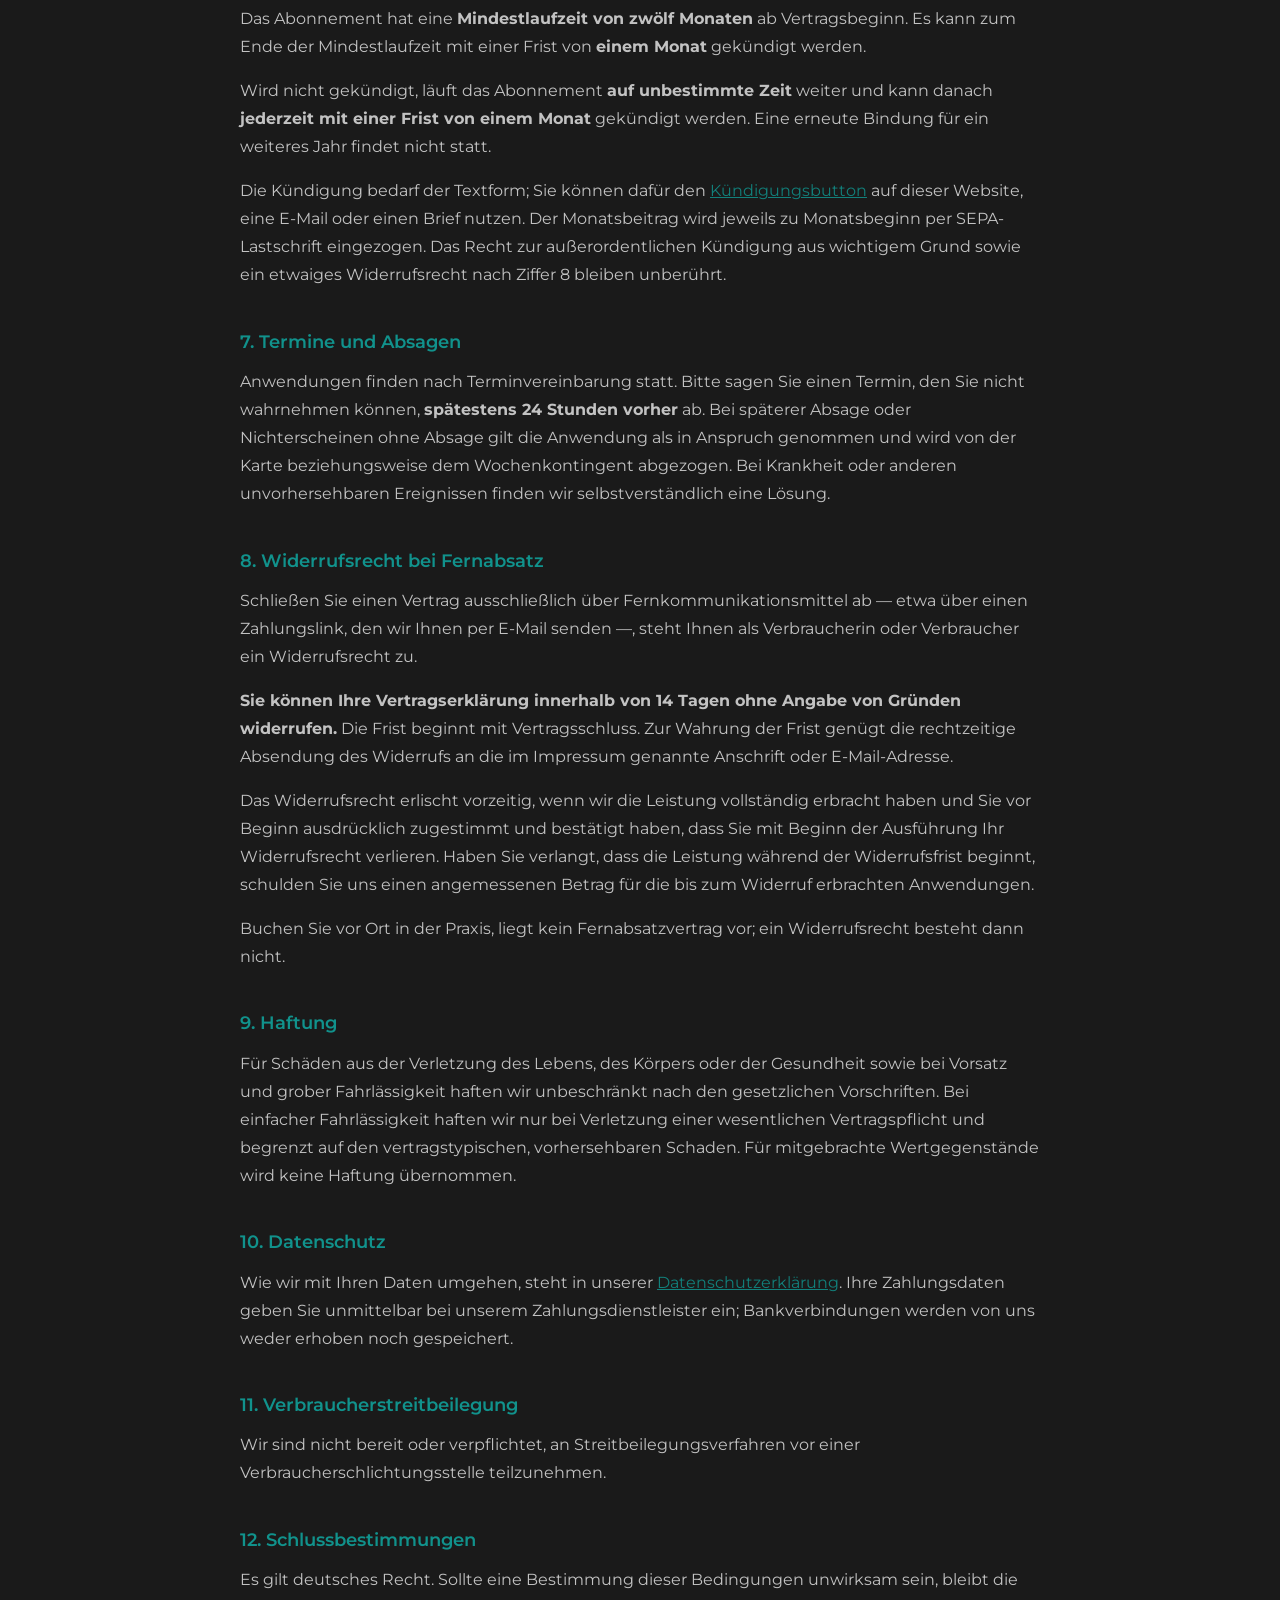
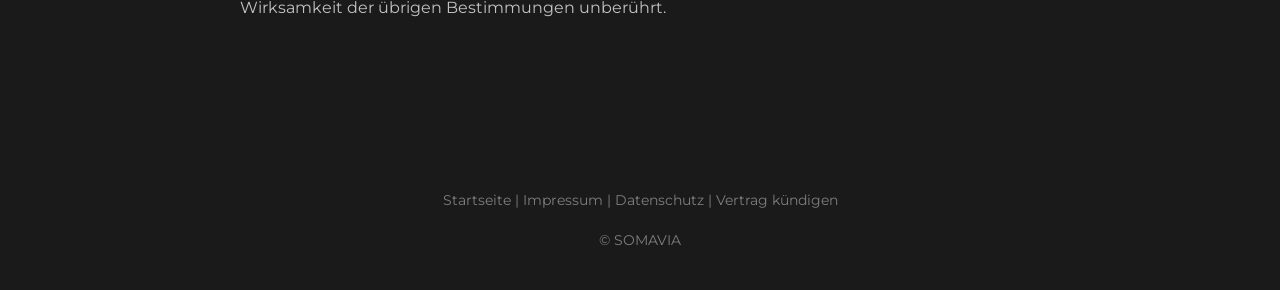
==== commit 507ccebf: "Online-Terminanfrage auf somavia.health Kundinnen sehen freie Zeiten und fragen einen Termin an. Die" ====
--- a/agb.html
+++ b/agb.html
@@ -18,6 +18,7 @@
 <meta property="og:type" content="website">
 
 <link rel="stylesheet" href="assets/styles.css" />
+<link rel="stylesheet" href="assets/seiten.css" />
 <link href="https://fonts.googleapis.com/css2?family=Montserrat:wght@300;400;500;600;700&display=swap" rel="stylesheet">
 </head>
 
--- a/assets/seiten.css
+++ b/assets/seiten.css
@@ -0,0 +1,44 @@
+/* Handgeschriebene Ergänzung zu assets/styles.css.
+   styles.css ist vorkompiliertes Tailwind und enthält nur Klassen, die beim
+   Build in den Dateien standen -- .legal-content und .btn-outline fehlen dort.
+   Diese Datei wird von keinem Build überschrieben. */
+
+.legal-content h1 {
+    font-size: 2.25rem;
+    line-height: 1.15;
+    font-weight: 700;
+    letter-spacing: -.02em;
+    margin: 0 0 1.5rem;
+}
+.legal-content h2 {
+    font-size: 1.15rem;
+    font-weight: 600;
+    color: #11928c;
+    margin: 2.4rem 0 .8rem;
+}
+.legal-content p,
+.legal-content li {
+    line-height: 1.75;
+    opacity: .85;
+    margin: 0 0 1rem;
+}
+.legal-content ul { padding-left: 1.3rem; margin-bottom: 1rem; }
+.legal-content a { color: #11928c; }
+.legal-content strong { opacity: 1; }
+
+.btn-outline {
+    display: inline-block;
+    padding: .7rem 1.5rem;
+    border: 1px solid rgba(255, 255, 255, .2);
+    border-radius: 2rem;
+    font-size: .95rem;
+    color: inherit;
+    text-decoration: none;
+    background: transparent;
+    cursor: pointer;
+    transition: border-color .15s, background .15s;
+}
+.btn-outline:hover {
+    border-color: #11928c;
+    background: rgba(17, 146, 140, .1);
+}
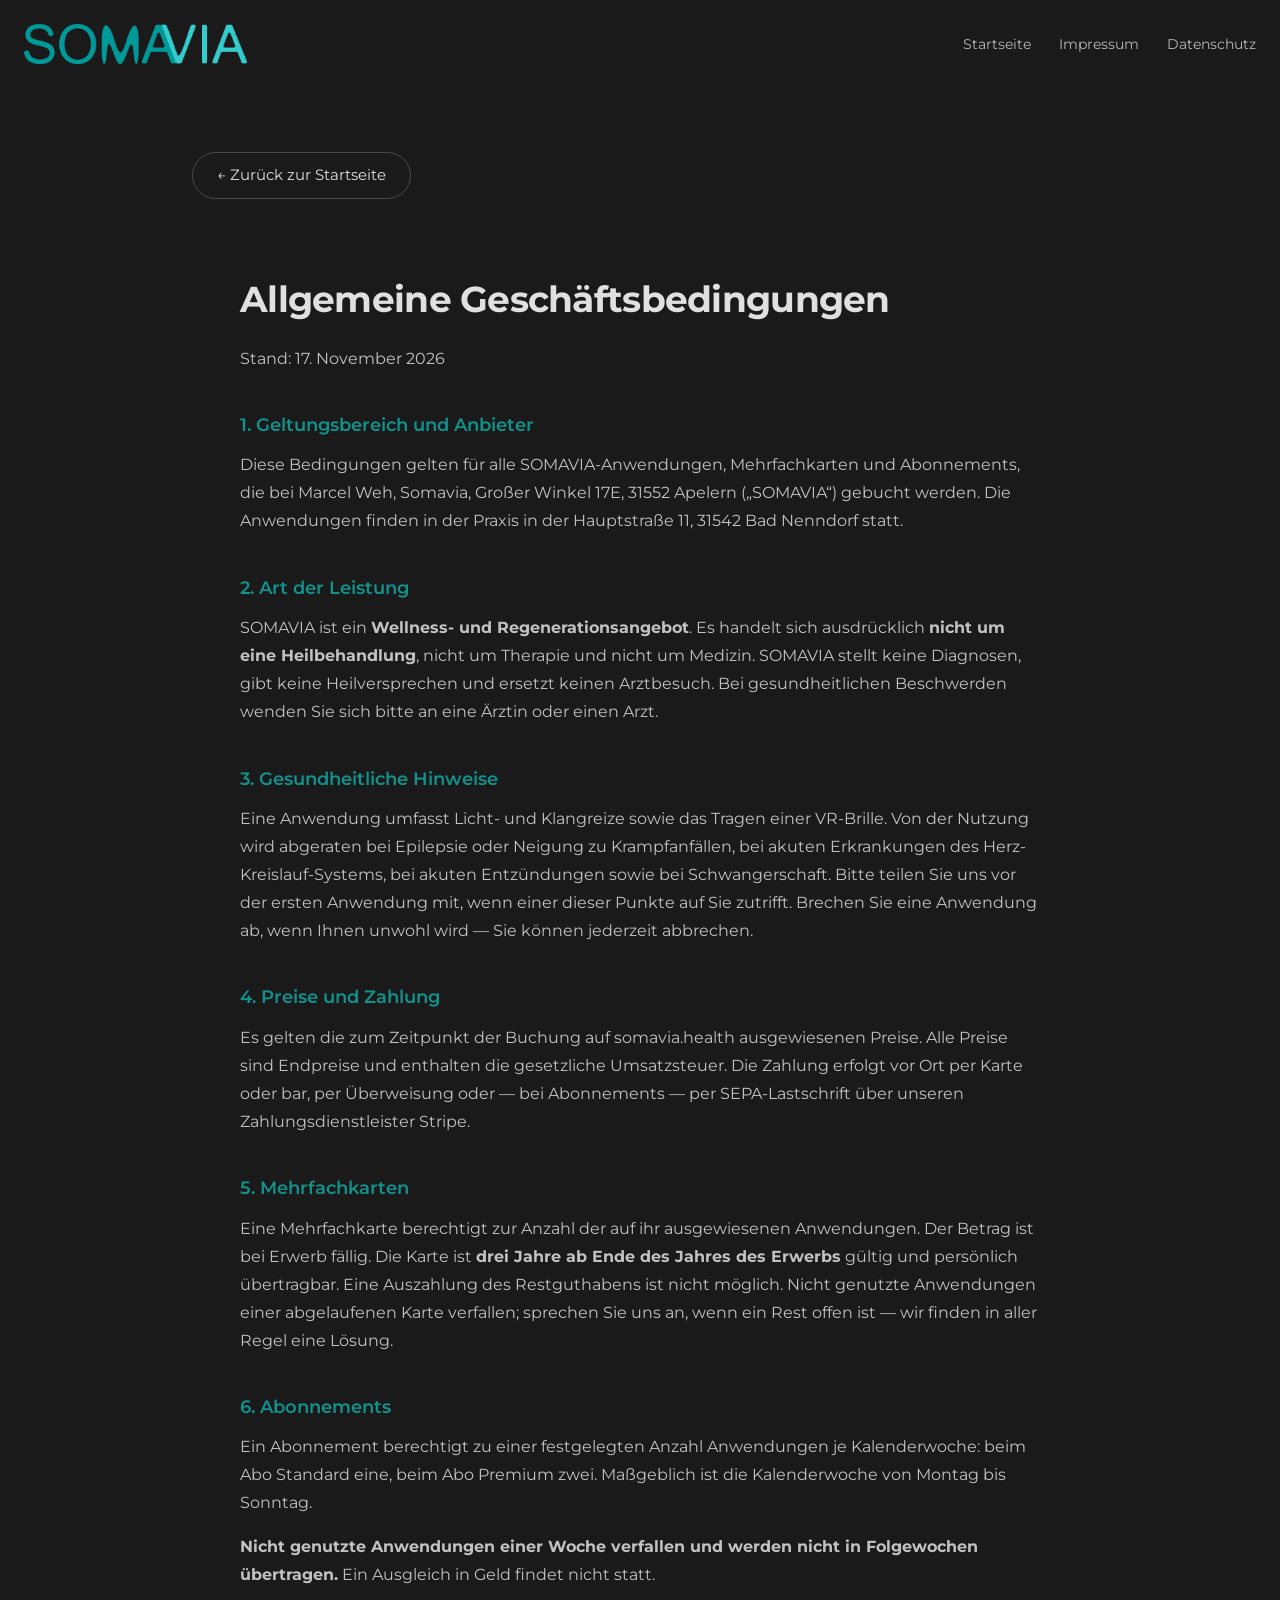
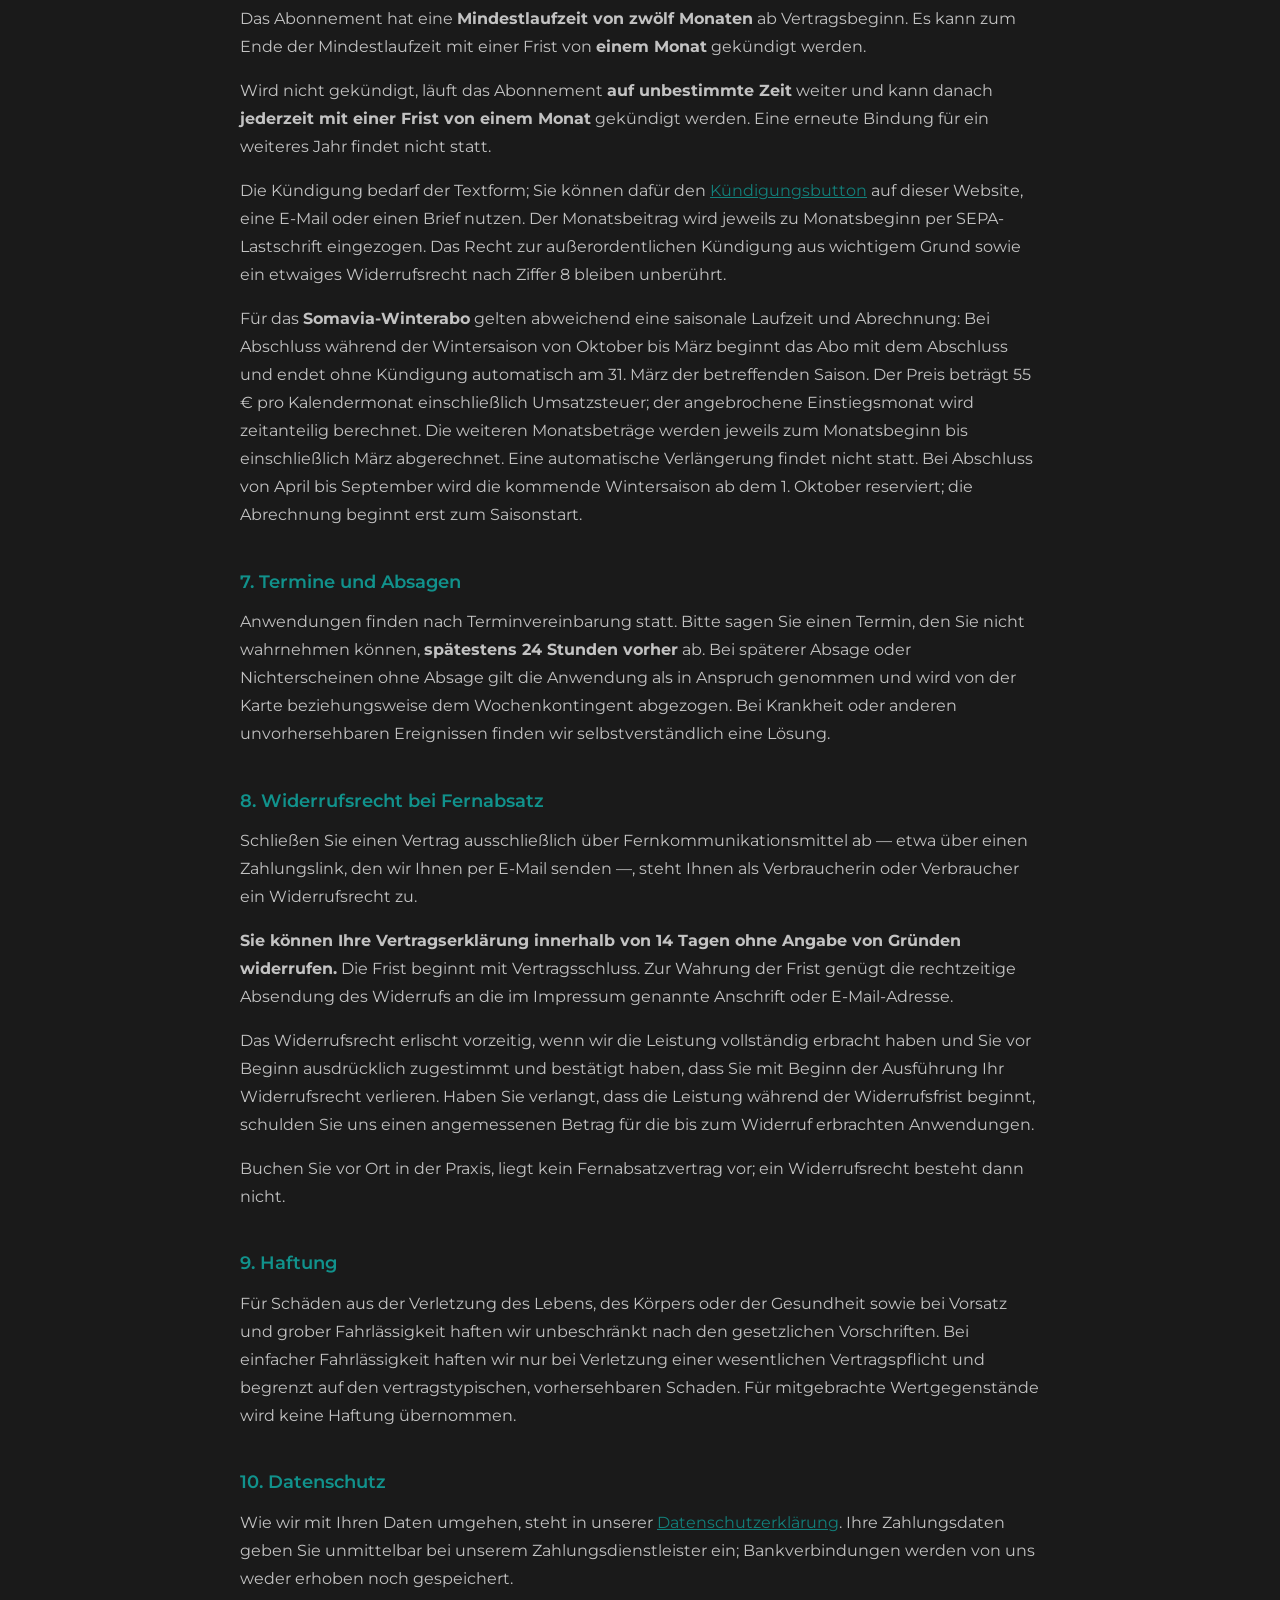
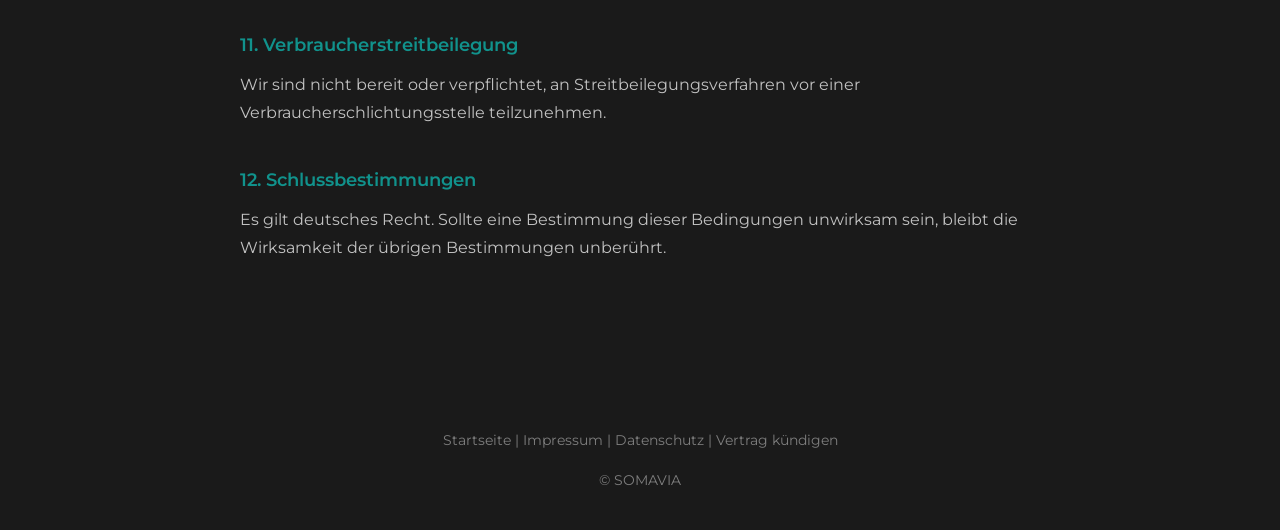
==== commit 67d568e4: "Clarify seasonal Winterabo terms and prorated calendar billing" ====
--- a/agb.html
+++ b/agb.html
@@ -44,7 +44,7 @@
         <div class="glass p-8 md:p-12 legal-content">
             <h1>Allgemeine Geschäftsbedingungen</h1>
 
-            <p>Stand: 28. August 2026</p>
+            <p>Stand: 17. November 2026</p>
 
             <h2>1. Geltungsbereich und Anbieter</h2>
             <p>
@@ -118,6 +118,18 @@
                 jeweils zu Monatsbeginn per SEPA-Lastschrift eingezogen. Das Recht zur außer&shy;ordentlichen
                 Kündigung aus wichtigem Grund sowie ein etwaiges Widerrufsrecht nach Ziffer 8
                 bleiben unberührt.
+            </p>
+
+            <p id="winterabo">
+                Für das <strong>Somavia-Winterabo</strong> gelten abweichend eine saisonale
+                Laufzeit und Abrechnung: Bei Abschluss während der Wintersaison von Oktober
+                bis März beginnt das Abo mit dem Abschluss und endet ohne Kündigung automatisch
+                am 31. März der betreffenden Saison. Der Preis beträgt 55 € pro Kalendermonat
+                einschließlich Umsatzsteuer; der angebrochene Einstiegsmonat wird zeitanteilig
+                berechnet. Die weiteren Monatsbeträge werden jeweils zum Monatsbeginn bis
+                einschließlich März abgerechnet. Eine automatische Verlängerung findet nicht
+                statt. Bei Abschluss von April bis September wird die kommende Wintersaison
+                ab dem 1. Oktober reserviert; die Abrechnung beginnt erst zum Saisonstart.
             </p>
 
             <h2>7. Termine und Absagen</h2>
--- a/assets/seiten.css
+++ b/assets/seiten.css
@@ -42,3 +42,36 @@
     border-color: #11928c;
     background: rgba(17, 146, 140, .1);
 }
+
+/* Termin buchen — der eine Knopf, der zur Handlung führt. Gold statt Teal,
+   weil er sich von den Navigationspunkten abheben soll; das Gold ist derselbe
+   Ton wie in Somavia Office (#e2b24e). Eigene Klasse statt Tailwind-Utilities:
+   der Build enthält nur die Farben, die beim Bauen vorkamen. */
+.btn-termin {
+    color: #e2b24e;
+    border: 1px solid rgba(226, 178, 78, .45);
+    padding: .5rem 1rem;
+    border-radius: 2px;
+    white-space: nowrap;
+    transition: background .15s, color .15s, border-color .15s;
+}
+.btn-termin:hover,
+.btn-termin:focus-visible {
+    background: #e2b24e;
+    border-color: #e2b24e;
+    color: #121212;
+}
+/* In der mobilen Liste steht er als Zeile, nicht als Kästchen. */
+#mobileMenu .btn-termin {
+    display: block;
+    border: 0;
+    border-bottom: 1px solid rgba(255, 255, 255, .05);
+    border-radius: 0;
+    padding: .75rem 0;
+    font-weight: 600;
+}
+#mobileMenu .btn-termin:hover,
+#mobileMenu .btn-termin:focus-visible {
+    background: transparent;
+    color: #f0c877;
+}
